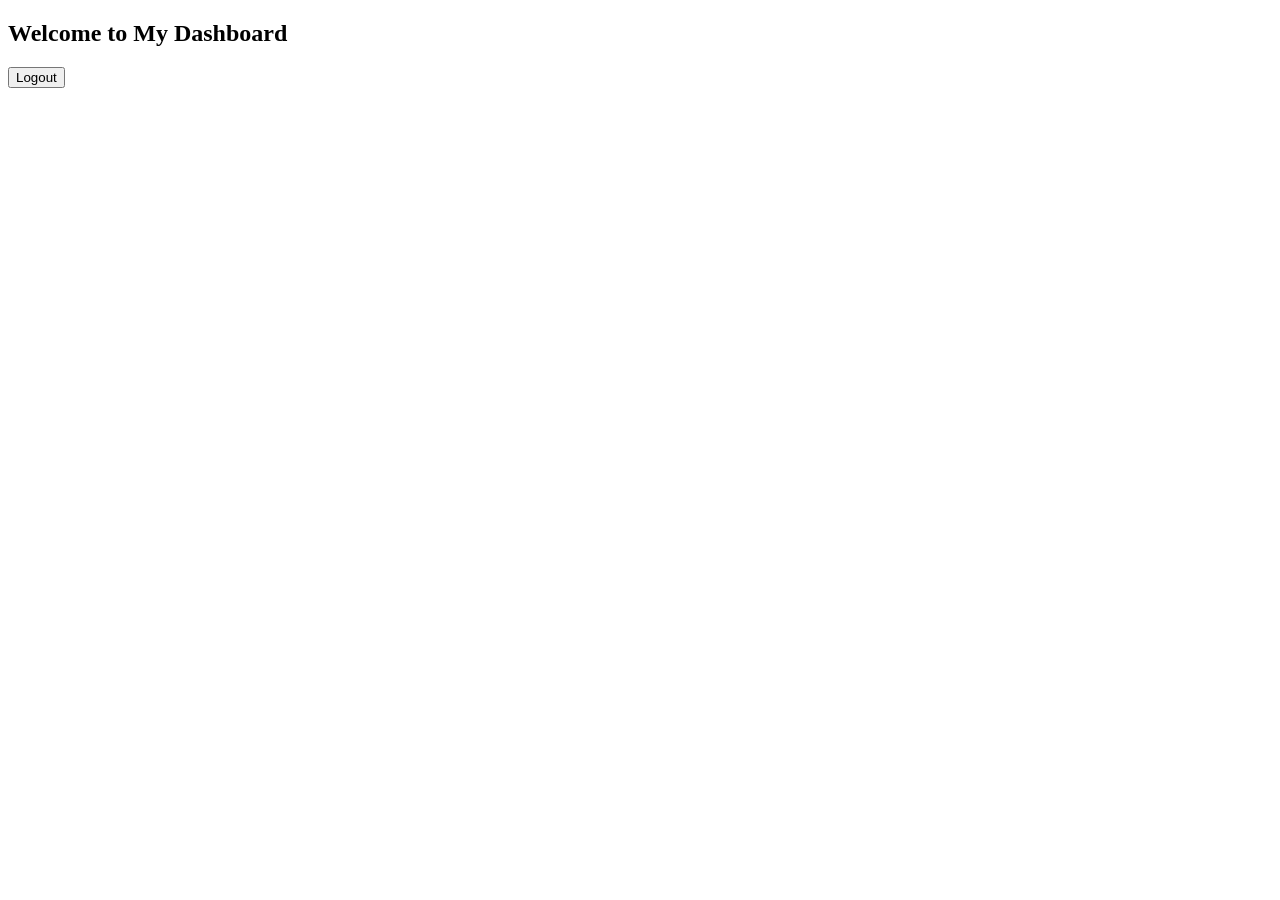
==== dashboard.html @ 4a2af704 "Initial commit: HTML authentication system with 5 pages" ====
<!DOCTYPE html>
<html>

<head>
    <title>Dashboard</title>
</head>

<body>

    <h2>Welcome to My Dashboard</h2>

    <a href="login.html">
        <button type="button">Logout</button>
    </a>

</body>

</html>
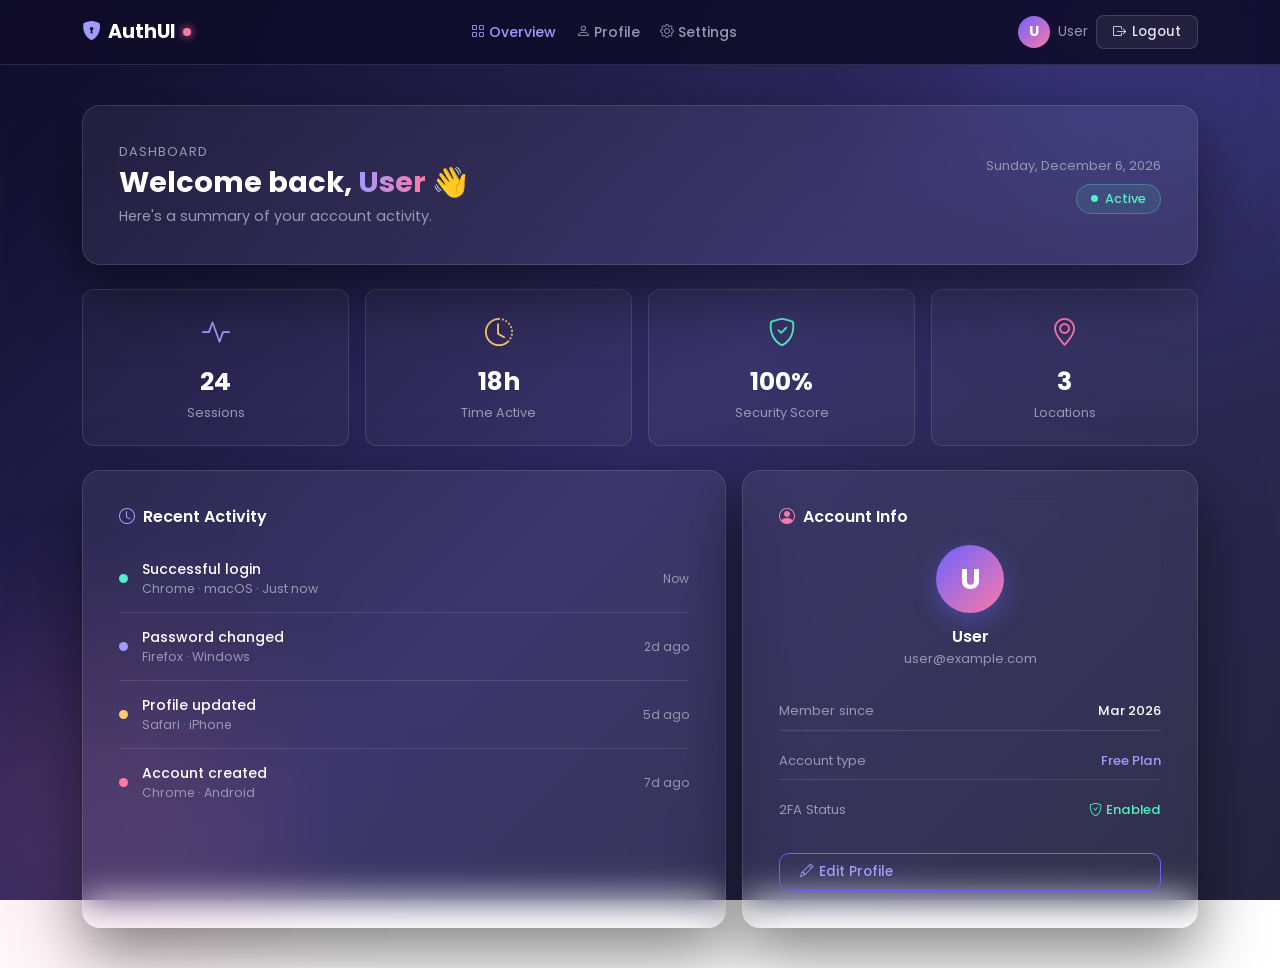
==== commit 87eb0be3: "Add styled Bootstrap authentication system - Replace old login.html with index.html (Bootstrap 5 + c" ====
--- a/dashboard.html
+++ b/dashboard.html
@@ -1,18 +1,266 @@
 <!DOCTYPE html>
-<html>
-
+<html lang="en">
 <head>
-    <title>Dashboard</title>
+  <meta charset="UTF-8" />
+  <meta name="viewport" content="width=device-width, initial-scale=1.0" />
+  <meta name="description" content="Your personal AuthUI dashboard — manage your account and activity." />
+  <title>Dashboard — AuthUI</title>
+
+  <!-- Bootstrap 5 CSS -->
+  <link rel="stylesheet" href="https://cdn.jsdelivr.net/npm/bootstrap@5.3.3/dist/css/bootstrap.min.css" />
+  <!-- Bootstrap Icons -->
+  <link rel="stylesheet" href="https://cdn.jsdelivr.net/npm/bootstrap-icons@1.11.3/font/bootstrap-icons.min.css" />
+  <!-- Custom CSS -->
+  <link rel="stylesheet" href="styles.css" />
 </head>
 
 <body>
-
-    <h2>Welcome to My Dashboard</h2>
-
-    <a href="login.html">
-        <button type="button">Logout</button>
-    </a>
-
+  <!-- Decorative ambient orbs -->
+  <div class="orb orb-a" aria-hidden="true"></div>
+  <div class="orb orb-b" aria-hidden="true"></div>
+
+  <!-- ── Bootstrap Navbar ── -->
+  <nav class="dash-navbar navbar navbar-expand-lg" aria-label="Main navigation">
+    <div class="container">
+
+      <!-- App name (LEFT) -->
+      <a class="navbar-brand-custom" href="dashboard.html">
+        <i class="bi bi-shield-lock-fill" style="color:var(--primary-light);"></i>
+        AuthUI
+        <span class="brand-dot"></span>
+      </a>
+
+      <!-- Mobile toggler -->
+      <button
+        class="navbar-toggler border-0 shadow-none"
+        type="button"
+        data-bs-toggle="collapse"
+        data-bs-target="#navMenu"
+        aria-controls="navMenu"
+        aria-expanded="false"
+        aria-label="Toggle navigation"
+        style="color:var(--text-light);"
+      >
+        <i class="bi bi-list fs-4"></i>
+      </button>
+
+      <div class="collapse navbar-collapse" id="navMenu">
+        <!-- Centre nav links -->
+        <ul class="navbar-nav mx-auto gap-1">
+          <li class="nav-item">
+            <a class="nav-link auth-link" href="dashboard.html" style="color:var(--primary-light);">
+              <i class="bi bi-grid me-1"></i>Overview
+            </a>
+          </li>
+          <li class="nav-item">
+            <a class="nav-link auth-link" href="#" style="color:var(--text-muted);">
+              <i class="bi bi-person me-1"></i>Profile
+            </a>
+          </li>
+          <li class="nav-item">
+            <a class="nav-link auth-link" href="#" style="color:var(--text-muted);">
+              <i class="bi bi-gear me-1"></i>Settings
+            </a>
+          </li>
+        </ul>
+
+        <!-- RIGHT: user avatar + Logout button -->
+        <div class="d-flex align-items-center gap-2 mt-2 mt-lg-0">
+          <!-- User avatar -->
+          <div
+            style="
+              width:32px; height:32px; border-radius:50%;
+              background:linear-gradient(135deg, var(--primary), var(--accent));
+              display:flex; align-items:center; justify-content:center;
+              font-size:.9rem; font-weight:700; color:#fff;
+            "
+            aria-hidden="true"
+          >U</div>
+          <span class="d-none d-sm-inline" style="font-size:.85rem; color:var(--text-muted);">User</span>
+
+          <!-- Logout button (RIGHT side, proper <button> element) -->
+          <button type="button" class="btn-logout" onclick="window.location.href='index.html'">
+            <i class="bi bi-box-arrow-right"></i>
+            Logout
+          </button>
+        </div>
+      </div>
+
+    </div>
+  </nav>
+
+  <!-- ── Main Dashboard Content ── -->
+  <main class="dash-main">
+    <div class="container">
+
+      <!-- Welcome Banner -->
+      <div class="welcome-card mb-4">
+        <div class="row align-items-center">
+          <div class="col-md-8">
+            <p class="mb-1" style="font-size:.8rem; color:var(--text-muted); text-transform:uppercase; letter-spacing:1px;">Dashboard</p>
+            <h1 class="welcome-title">Welcome back, <span>User</span> 👋</h1>
+            <p style="color:var(--text-muted); font-size:.9rem; margin-top:.4rem; margin-bottom:0;">
+              Here's a summary of your account activity.
+            </p>
+          </div>
+          <div class="col-md-4 text-md-end mt-3 mt-md-0">
+            <p style="font-size:.8rem; color:var(--text-muted); margin-bottom:.5rem;" id="todayDate"></p>
+            <span style="
+              display:inline-flex; align-items:center; gap:.4rem;
+              background:rgba(85,239,196,.1); border:1px solid rgba(85,239,196,.3);
+              border-radius:20px; padding:.28rem .9rem;
+              font-size:.8rem; color:#55efc4; font-weight:500;
+            ">
+              <span style="width:7px;height:7px;background:#55efc4;border-radius:50%;display:inline-block;"></span>
+              Active
+            </span>
+          </div>
+        </div>
+      </div>
+
+      <!-- Stat Cards Row -->
+      <div class="row g-3 mb-4">
+        <div class="col-6 col-lg-3">
+          <div class="stat-card">
+            <div class="stat-icon" style="color:var(--primary-light);"><i class="bi bi-activity"></i></div>
+            <div class="stat-value">24</div>
+            <div class="stat-label">Sessions</div>
+          </div>
+        </div>
+        <div class="col-6 col-lg-3">
+          <div class="stat-card">
+            <div class="stat-icon" style="color:#fdcb6e;"><i class="bi bi-clock-history"></i></div>
+            <div class="stat-value">18h</div>
+            <div class="stat-label">Time Active</div>
+          </div>
+        </div>
+        <div class="col-6 col-lg-3">
+          <div class="stat-card">
+            <div class="stat-icon" style="color:#55efc4;"><i class="bi bi-shield-check"></i></div>
+            <div class="stat-value">100%</div>
+            <div class="stat-label">Security Score</div>
+          </div>
+        </div>
+        <div class="col-6 col-lg-3">
+          <div class="stat-card">
+            <div class="stat-icon" style="color:var(--accent);"><i class="bi bi-geo-alt"></i></div>
+            <div class="stat-value">3</div>
+            <div class="stat-label">Locations</div>
+          </div>
+        </div>
+      </div>
+
+      <!-- Bottom Row: Activity + Account Info -->
+      <div class="row g-3">
+
+        <!-- Recent Activity -->
+        <div class="col-lg-7">
+          <div class="welcome-card h-100">
+            <h2 style="font-size:1rem; font-weight:600; color:#fff; margin-bottom:1.2rem; display:flex; align-items:center; gap:.5rem;">
+              <i class="bi bi-clock" style="color:var(--primary-light);"></i>
+              Recent Activity
+            </h2>
+
+            <div class="activity-item">
+              <div class="activity-dot" style="background:#55efc4;"></div>
+              <div class="flex-grow-1">
+                <div style="font-size:.875rem; color:#fff; font-weight:500;">Successful login</div>
+                <div style="font-size:.78rem; color:var(--text-muted);">Chrome · macOS · Just now</div>
+              </div>
+              <span style="font-size:.75rem; color:var(--text-muted);">Now</span>
+            </div>
+
+            <div class="activity-item">
+              <div class="activity-dot" style="background:var(--primary-light);"></div>
+              <div class="flex-grow-1">
+                <div style="font-size:.875rem; color:#fff; font-weight:500;">Password changed</div>
+                <div style="font-size:.78rem; color:var(--text-muted);">Firefox · Windows</div>
+              </div>
+              <span style="font-size:.75rem; color:var(--text-muted);">2d ago</span>
+            </div>
+
+            <div class="activity-item">
+              <div class="activity-dot" style="background:#fdcb6e;"></div>
+              <div class="flex-grow-1">
+                <div style="font-size:.875rem; color:#fff; font-weight:500;">Profile updated</div>
+                <div style="font-size:.78rem; color:var(--text-muted);">Safari · iPhone</div>
+              </div>
+              <span style="font-size:.75rem; color:var(--text-muted);">5d ago</span>
+            </div>
+
+            <div class="activity-item">
+              <div class="activity-dot" style="background:var(--accent);"></div>
+              <div class="flex-grow-1">
+                <div style="font-size:.875rem; color:#fff; font-weight:500;">Account created</div>
+                <div style="font-size:.78rem; color:var(--text-muted);">Chrome · Android</div>
+              </div>
+              <span style="font-size:.75rem; color:var(--text-muted);">7d ago</span>
+            </div>
+          </div>
+        </div>
+
+        <!-- Account Info -->
+        <div class="col-lg-5">
+          <div class="welcome-card h-100">
+            <h2 style="font-size:1rem; font-weight:600; color:#fff; margin-bottom:1.2rem; display:flex; align-items:center; gap:.5rem;">
+              <i class="bi bi-person-circle" style="color:var(--accent);"></i>
+              Account Info
+            </h2>
+
+            <div class="text-center mb-4">
+              <div
+                style="
+                  width:68px; height:68px; border-radius:50%;
+                  background:linear-gradient(135deg, var(--primary), var(--accent));
+                  display:flex; align-items:center; justify-content:center;
+                  font-size:1.8rem; font-weight:700; color:#fff;
+                  margin:0 auto .75rem;
+                  box-shadow:0 8px 24px rgba(108,99,255,.4);
+                "
+                aria-hidden="true"
+              >U</div>
+              <div style="font-weight:600; color:#fff;">User</div>
+              <div style="font-size:.8rem; color:var(--text-muted);">user@example.com</div>
+            </div>
+
+            <div style="display:flex; flex-direction:column; gap:.7rem;">
+              <div style="display:flex; justify-content:space-between; padding:.55rem 0; border-bottom:1px solid var(--card-border);">
+                <span style="font-size:.82rem; color:var(--text-muted);">Member since</span>
+                <span style="font-size:.82rem; color:#fff; font-weight:500;">Mar 2026</span>
+              </div>
+              <div style="display:flex; justify-content:space-between; padding:.55rem 0; border-bottom:1px solid var(--card-border);">
+                <span style="font-size:.82rem; color:var(--text-muted);">Account type</span>
+                <span style="font-size:.82rem; color:var(--primary-light); font-weight:500;">Free Plan</span>
+              </div>
+              <div style="display:flex; justify-content:space-between; padding:.55rem 0;">
+                <span style="font-size:.82rem; color:var(--text-muted);">2FA Status</span>
+                <span style="font-size:.82rem; color:#55efc4; font-weight:500;">
+                  <i class="bi bi-shield-check me-1"></i>Enabled
+                </span>
+              </div>
+            </div>
+
+            <button type="button" class="btn-auth-outline mt-4 w-100">
+              <i class="bi bi-pencil"></i>Edit Profile
+            </button>
+          </div>
+        </div>
+
+      </div><!-- end bottom row -->
+    </div><!-- end container -->
+  </main>
+
+  <!-- Bootstrap 5 JS Bundle -->
+  <script src="https://cdn.jsdelivr.net/npm/bootstrap@5.3.3/dist/js/bootstrap.bundle.min.js"></script>
+
+  <script>
+    // Show live date
+    const dateEl = document.getElementById('todayDate');
+    if (dateEl) {
+      dateEl.textContent = new Date().toLocaleDateString('en-US', {
+        weekday: 'long', year: 'numeric', month: 'long', day: 'numeric'
+      });
+    }
+  </script>
 </body>
-
-</html>+</html>
--- a/styles.css
+++ b/styles.css
@@ -0,0 +1,633 @@
+/* =========================================
+   Auth System Styled — styles.css
+   Font   : Poppins (Google Fonts)
+   Theme  : Deep Indigo + Violet + Accent
+   Author : Authentication System Assignment
+   ========================================= */
+
+/* ── Google Font Import ── */
+@import url('https://fonts.googleapis.com/css2?family=Poppins:wght@300;400;500;600;700;800&display=swap');
+
+/* ── CSS Custom Properties (Design Tokens) ── */
+:root {
+  /* Color Palette */
+  --primary:         #6C63FF;
+  --primary-dark:    #574fd6;
+  --primary-light:   #a29bfe;
+  --accent:          #fd79a8;
+  --accent-dark:     #e0678f;
+  --success:         #55efc4;
+  --warning:         #fdcb6e;
+  --danger:          #ff6b8a;
+
+  /* Background gradient */
+  --bg-from:         #0f0c29;
+  --bg-mid:          #302b63;
+  --bg-to:           #24243e;
+
+  /* Card & surface */
+  --card-bg:         rgba(255, 255, 255, 0.06);
+  --card-border:     rgba(255, 255, 255, 0.12);
+  --input-bg:        rgba(255, 255, 255, 0.07);
+  --input-border:    rgba(255, 255, 255, 0.16);
+
+  /* Text */
+  --text-light:      #e4e4f0;
+  --text-muted:      #9898b3;
+
+  /* Shadows */
+  --shadow-card:     0 24px 64px rgba(0, 0, 0, 0.5);
+  --shadow-btn:      0 4px 20px rgba(108, 99, 255, 0.45);
+  --shadow-hover:    0 8px 28px rgba(108, 99, 255, 0.55);
+
+  /* Shape */
+  --radius-card:     18px;
+  --radius-input:    10px;
+  --radius-sm:       8px;
+
+  /* Transitions */
+  --transition:      all 0.28s ease;
+  --transition-fast: all 0.18s ease;
+}
+
+/* ── Reset & Base ── */
+*, *::before, *::after {
+  box-sizing: border-box;
+  margin: 0;
+  padding: 0;
+}
+
+html {
+  scroll-behavior: smooth;
+}
+
+body {
+  font-family: 'Poppins', sans-serif;
+  min-height: 100vh;
+  background: linear-gradient(135deg, var(--bg-from) 0%, var(--bg-mid) 50%, var(--bg-to) 100%);
+  background-attachment: fixed;
+  color: var(--text-light);
+}
+
+/* ── Full-page centering wrapper ── */
+.auth-wrapper {
+  min-height: 100vh;
+  display: flex;
+  align-items: center;
+  justify-content: center;
+  padding: 2rem 1rem;
+}
+
+/* ── Decorative floating orbs (background ambience) ── */
+.orb {
+  position: fixed;
+  border-radius: 50%;
+  filter: blur(90px);
+  opacity: 0.15;
+  pointer-events: none;
+  z-index: 0;
+  animation: orbFloat 9s ease-in-out infinite alternate;
+}
+
+.orb-a {
+  width: 420px;
+  height: 420px;
+  background: var(--primary);
+  top: -130px;
+  right: -100px;
+}
+
+.orb-b {
+  width: 340px;
+  height: 340px;
+  background: var(--accent);
+  bottom: -90px;
+  left: -80px;
+  animation-duration: 11s;
+  animation-direction: alternate-reverse;
+}
+
+@keyframes orbFloat {
+  from { transform: translate(0, 0) scale(1); }
+  to   { transform: translate(28px, 18px) scale(1.07); }
+}
+
+/* ── Auth Card (glassmorphism) ── */
+.auth-card {
+  position: relative;
+  z-index: 1;
+  background: var(--card-bg);
+  backdrop-filter: blur(22px);
+  -webkit-backdrop-filter: blur(22px);
+  border: 1px solid var(--card-border);
+  border-radius: var(--radius-card);
+  box-shadow: var(--shadow-card);
+  padding: 2.6rem 2.2rem;
+  width: 100%;
+  max-width: 440px;
+  animation: cardIn 0.5s cubic-bezier(0.22, 1, 0.36, 1) both;
+}
+
+@keyframes cardIn {
+  from { opacity: 0; transform: translateY(30px); }
+  to   { opacity: 1; transform: translateY(0); }
+}
+
+/* ── Brand / Logo Icon ── */
+.brand-icon {
+  width: 58px;
+  height: 58px;
+  background: linear-gradient(135deg, var(--primary), var(--accent));
+  border-radius: 50%;
+  display: flex;
+  align-items: center;
+  justify-content: center;
+  font-size: 1.5rem;
+  color: #fff;
+  margin: 0 auto 1.2rem;
+  box-shadow: 0 8px 24px rgba(108, 99, 255, 0.45);
+  transition: var(--transition);
+}
+
+.brand-icon:hover {
+  transform: rotate(8deg) scale(1.08);
+}
+
+/* ── Typography ── */
+.auth-title {
+  font-size: 1.6rem;
+  font-weight: 700;
+  color: #fff;
+  text-align: center;
+  letter-spacing: -0.4px;
+  margin-bottom: 0.3rem;
+}
+
+.auth-subtitle {
+  font-size: 0.87rem;
+  color: var(--text-muted);
+  text-align: center;
+  margin-bottom: 1.9rem;
+}
+
+/* ── Form Labels ── */
+.form-label {
+  font-size: 0.82rem !important;
+  font-weight: 500 !important;
+  color: var(--text-muted) !important;
+  margin-bottom: 0.4rem !important;
+  letter-spacing: 0.25px;
+}
+
+/* ── Form Controls ── */
+.form-control {
+  background: var(--input-bg) !important;
+  border: 1px solid var(--input-border) !important;
+  border-radius: var(--radius-input) !important;
+  color: #fff !important;
+  font-family: 'Poppins', sans-serif;
+  font-size: 0.9rem;
+  padding: 0.68rem 1rem !important;
+  transition: var(--transition);
+}
+
+.form-control::placeholder {
+  color: rgba(255, 255, 255, 0.22) !important;
+}
+
+.form-control:focus {
+  background: rgba(255, 255, 255, 0.1) !important;
+  border-color: var(--primary) !important;
+  box-shadow: 0 0 0 3px rgba(108, 99, 255, 0.22) !important;
+  outline: none;
+}
+
+/* Input group with icon prefix */
+.input-group .form-control {
+  border-right: none !important;
+}
+
+.input-group .form-control:focus {
+  z-index: 3;
+}
+
+.input-group-text {
+  background: var(--input-bg) !important;
+  border: 1px solid var(--input-border) !important;
+  border-left: none !important;
+  border-radius: 0 var(--radius-input) var(--radius-input) 0 !important;
+  color: var(--text-muted) !important;
+  cursor: pointer;
+  transition: var(--transition);
+  padding: 0 0.85rem;
+}
+
+.input-group-text:hover {
+  color: var(--primary-light) !important;
+}
+
+/* ── Validation Feedback ── */
+.form-control.is-invalid {
+  border-color: var(--danger) !important;
+  box-shadow: 0 0 0 3px rgba(255, 107, 138, 0.2) !important;
+}
+
+.form-control.is-valid {
+  border-color: var(--success) !important;
+  box-shadow: 0 0 0 3px rgba(85, 239, 196, 0.2) !important;
+}
+
+.invalid-feedback {
+  font-size: 0.78rem;
+  color: var(--danger);
+}
+
+.valid-feedback {
+  font-size: 0.78rem;
+  color: var(--success);
+}
+
+/* ── Primary CTA Button ── */
+.btn-auth {
+  display: block;
+  width: 100%;
+  background: linear-gradient(135deg, var(--primary), var(--primary-dark));
+  border: none;
+  border-radius: var(--radius-input);
+  color: #fff;
+  font-family: 'Poppins', sans-serif;
+  font-size: 0.92rem;
+  font-weight: 600;
+  letter-spacing: 0.4px;
+  padding: 0.74rem 1.5rem;
+  cursor: pointer;
+  box-shadow: var(--shadow-btn);
+  transition: var(--transition);
+  position: relative;
+  overflow: hidden;
+}
+
+.btn-auth::before {
+  content: '';
+  position: absolute;
+  inset: 0;
+  background: linear-gradient(135deg, rgba(255, 255, 255, 0.13), transparent);
+  opacity: 0;
+  transition: var(--transition);
+}
+
+.btn-auth:hover {
+  transform: translateY(-2px);
+  box-shadow: var(--shadow-hover);
+}
+
+.btn-auth:hover::before {
+  opacity: 1;
+}
+
+.btn-auth:active {
+  transform: translateY(0);
+}
+
+.btn-auth:disabled {
+  opacity: 0.55;
+  cursor: not-allowed;
+  transform: none;
+}
+
+/* ── Outline Button Variant ── */
+.btn-auth-outline {
+  display: inline-flex;
+  align-items: center;
+  gap: 0.35rem;
+  background: transparent;
+  border: 1px solid var(--primary);
+  border-radius: var(--radius-input);
+  color: var(--primary-light);
+  font-family: 'Poppins', sans-serif;
+  font-size: 0.85rem;
+  font-weight: 500;
+  padding: 0.48rem 1.2rem;
+  cursor: pointer;
+  text-decoration: none;
+  transition: var(--transition);
+}
+
+.btn-auth-outline:hover {
+  background: var(--primary);
+  color: #fff;
+  box-shadow: var(--shadow-btn);
+}
+
+/* ── Checkbox ── */
+.form-check-input {
+  background-color: var(--input-bg) !important;
+  border-color: var(--input-border) !important;
+  cursor: pointer;
+}
+
+.form-check-input:checked {
+  background-color: var(--primary) !important;
+  border-color: var(--primary) !important;
+}
+
+.form-check-label {
+  font-size: 0.83rem;
+  color: var(--text-muted);
+  cursor: pointer;
+}
+
+/* ── Auth Links ── */
+.auth-link {
+  color: var(--primary-light);
+  text-decoration: none;
+  font-size: 0.875rem;
+  font-weight: 500;
+  transition: var(--transition);
+  position: relative;
+}
+
+.auth-link::after {
+  content: '';
+  position: absolute;
+  bottom: -2px;
+  left: 0;
+  width: 0;
+  height: 1.5px;
+  background: var(--primary-light);
+  transition: width 0.3s ease;
+}
+
+.auth-link:hover {
+  color: #fff;
+}
+
+.auth-link:hover::after {
+  width: 100%;
+}
+
+/* ── Divider ── */
+.auth-divider {
+  display: flex;
+  align-items: center;
+  gap: 0.75rem;
+  margin: 1.4rem 0;
+  color: var(--text-muted);
+  font-size: 0.8rem;
+}
+
+.auth-divider::before,
+.auth-divider::after {
+  content: '';
+  flex: 1;
+  height: 1px;
+  background: var(--card-border);
+}
+
+/* ── Footer link row ── */
+.auth-footer {
+  text-align: center;
+  margin-top: 1.5rem;
+  font-size: 0.84rem;
+  color: var(--text-muted);
+}
+
+/* ── Password Strength Meter ── */
+.strength-wrap {
+  height: 4px;
+  background: rgba(255, 255, 255, 0.07);
+  border-radius: 2px;
+  margin-top: 0.45rem;
+  overflow: hidden;
+}
+
+.strength-bar {
+  height: 100%;
+  border-radius: 2px;
+  width: 0;
+  transition: width 0.4s ease, background 0.4s ease;
+}
+
+.strength-text {
+  font-size: 0.75rem;
+  margin-top: 0.3rem;
+  color: var(--text-muted);
+}
+
+/* ── Alert / Success banners ── */
+.alert-success-custom {
+  background: rgba(85, 239, 196, 0.1);
+  border: 1px solid rgba(85, 239, 196, 0.3);
+  border-radius: var(--radius-input);
+  color: var(--success);
+  font-size: 0.875rem;
+  padding: 0.7rem 1rem;
+  margin-bottom: 1.2rem;
+  display: flex;
+  align-items: center;
+  gap: 0.5rem;
+  animation: fadeIn 0.3s ease;
+}
+
+@keyframes fadeIn {
+  from { opacity: 0; transform: translateY(-8px); }
+  to   { opacity: 1; transform: translateY(0); }
+}
+
+/* ── Spinner override ── */
+.spinner-border-sm {
+  width: 0.9rem;
+  height: 0.9rem;
+}
+
+/* ── Dashboard Navbar ── */
+.dash-navbar {
+  background: rgba(15, 12, 41, 0.88) !important;
+  backdrop-filter: blur(20px);
+  -webkit-backdrop-filter: blur(20px);
+  border-bottom: 1px solid var(--card-border);
+  padding: 0.85rem 0;
+  position: sticky;
+  top: 0;
+  z-index: 100;
+}
+
+.navbar-brand-custom {
+  font-size: 1.2rem;
+  font-weight: 700;
+  color: #fff !important;
+  text-decoration: none;
+  display: flex;
+  align-items: center;
+  gap: 0.45rem;
+  transition: var(--transition);
+}
+
+.navbar-brand-custom:hover {
+  opacity: 0.85;
+}
+
+.brand-dot {
+  width: 8px;
+  height: 8px;
+  background: var(--accent);
+  border-radius: 50%;
+  box-shadow: 0 0 8px var(--accent);
+  display: inline-block;
+}
+
+/* Logout button */
+.btn-logout {
+  background: rgba(255, 255, 255, 0.07);
+  border: 1px solid rgba(255, 255, 255, 0.15);
+  border-radius: var(--radius-sm);
+  color: var(--text-light);
+  font-family: 'Poppins', sans-serif;
+  font-size: 0.83rem;
+  font-weight: 500;
+  padding: 0.4rem 1rem;
+  cursor: pointer;
+  text-decoration: none;
+  display: inline-flex;
+  align-items: center;
+  gap: 0.4rem;
+  transition: var(--transition);
+}
+
+.btn-logout:hover {
+  background: rgba(253, 121, 168, 0.14);
+  border-color: var(--accent);
+  color: var(--accent);
+  transform: translateY(-1px);
+}
+
+/* ── Dashboard Main Layout ── */
+.dash-main {
+  padding: 2.5rem 0;
+  position: relative;
+  z-index: 1;
+}
+
+/* Welcome banner card */
+.welcome-card {
+  background: var(--card-bg);
+  backdrop-filter: blur(18px);
+  -webkit-backdrop-filter: blur(18px);
+  border: 1px solid var(--card-border);
+  border-radius: var(--radius-card);
+  box-shadow: var(--shadow-card);
+  padding: 2.25rem;
+  animation: cardIn 0.5s cubic-bezier(0.22, 1, 0.36, 1) both;
+}
+
+.welcome-title {
+  font-size: 1.8rem;
+  font-weight: 700;
+  color: #fff;
+  margin-bottom: 0.35rem;
+}
+
+.welcome-title span {
+  background: linear-gradient(90deg, var(--primary-light), var(--accent));
+  -webkit-background-clip: text;
+  background-clip: text;
+  -webkit-text-fill-color: transparent;
+}
+
+/* Stat cards */
+.stat-card {
+  background: rgba(255, 255, 255, 0.04);
+  border: 1px solid var(--card-border);
+  border-radius: 12px;
+  padding: 1.4rem;
+  text-align: center;
+  transition: var(--transition);
+}
+
+.stat-card:hover {
+  background: rgba(108, 99, 255, 0.1);
+  border-color: var(--primary);
+  transform: translateY(-3px);
+  box-shadow: 0 8px 24px rgba(108, 99, 255, 0.2);
+}
+
+.stat-icon  { font-size: 1.75rem; margin-bottom: 0.55rem; }
+.stat-value { font-size: 1.55rem; font-weight: 700; color: #fff; }
+.stat-label { font-size: 0.8rem; color: var(--text-muted); margin-top: 0.2rem; }
+
+/* Activity feed */
+.activity-item {
+  display: flex;
+  align-items: center;
+  gap: 0.9rem;
+  padding: 0.85rem 0;
+  border-bottom: 1px solid var(--card-border);
+  transition: var(--transition-fast);
+}
+
+.activity-item:last-child {
+  border-bottom: none;
+}
+
+.activity-item:hover {
+  padding-left: 0.3rem;
+}
+
+.activity-dot {
+  width: 9px;
+  height: 9px;
+  border-radius: 50%;
+  flex-shrink: 0;
+}
+
+/* ── Responsive Breakpoints ── */
+@media (max-width: 768px) {
+  .auth-card {
+    padding: 2.2rem 1.8rem;
+    max-width: 100%;
+  }
+
+  .welcome-card {
+    padding: 1.75rem;
+  }
+
+  .welcome-title {
+    font-size: 1.5rem;
+  }
+}
+
+@media (max-width: 576px) {
+  .auth-card {
+    padding: 2rem 1.4rem;
+    max-width: 100%;
+  }
+
+  .auth-title {
+    font-size: 1.4rem;
+  }
+
+  .welcome-title {
+    font-size: 1.3rem;
+  }
+
+  .dash-main {
+    padding: 1.5rem 0;
+  }
+
+  .welcome-card {
+    padding: 1.4rem;
+  }
+
+  .stat-card {
+    padding: 1rem;
+  }
+
+  .stat-icon  { font-size: 1.4rem; }
+  .stat-value { font-size: 1.25rem; }
+}
+
+@media (max-width: 400px) {
+  .auth-card {
+    padding: 1.6rem 1rem;
+  }
+}
